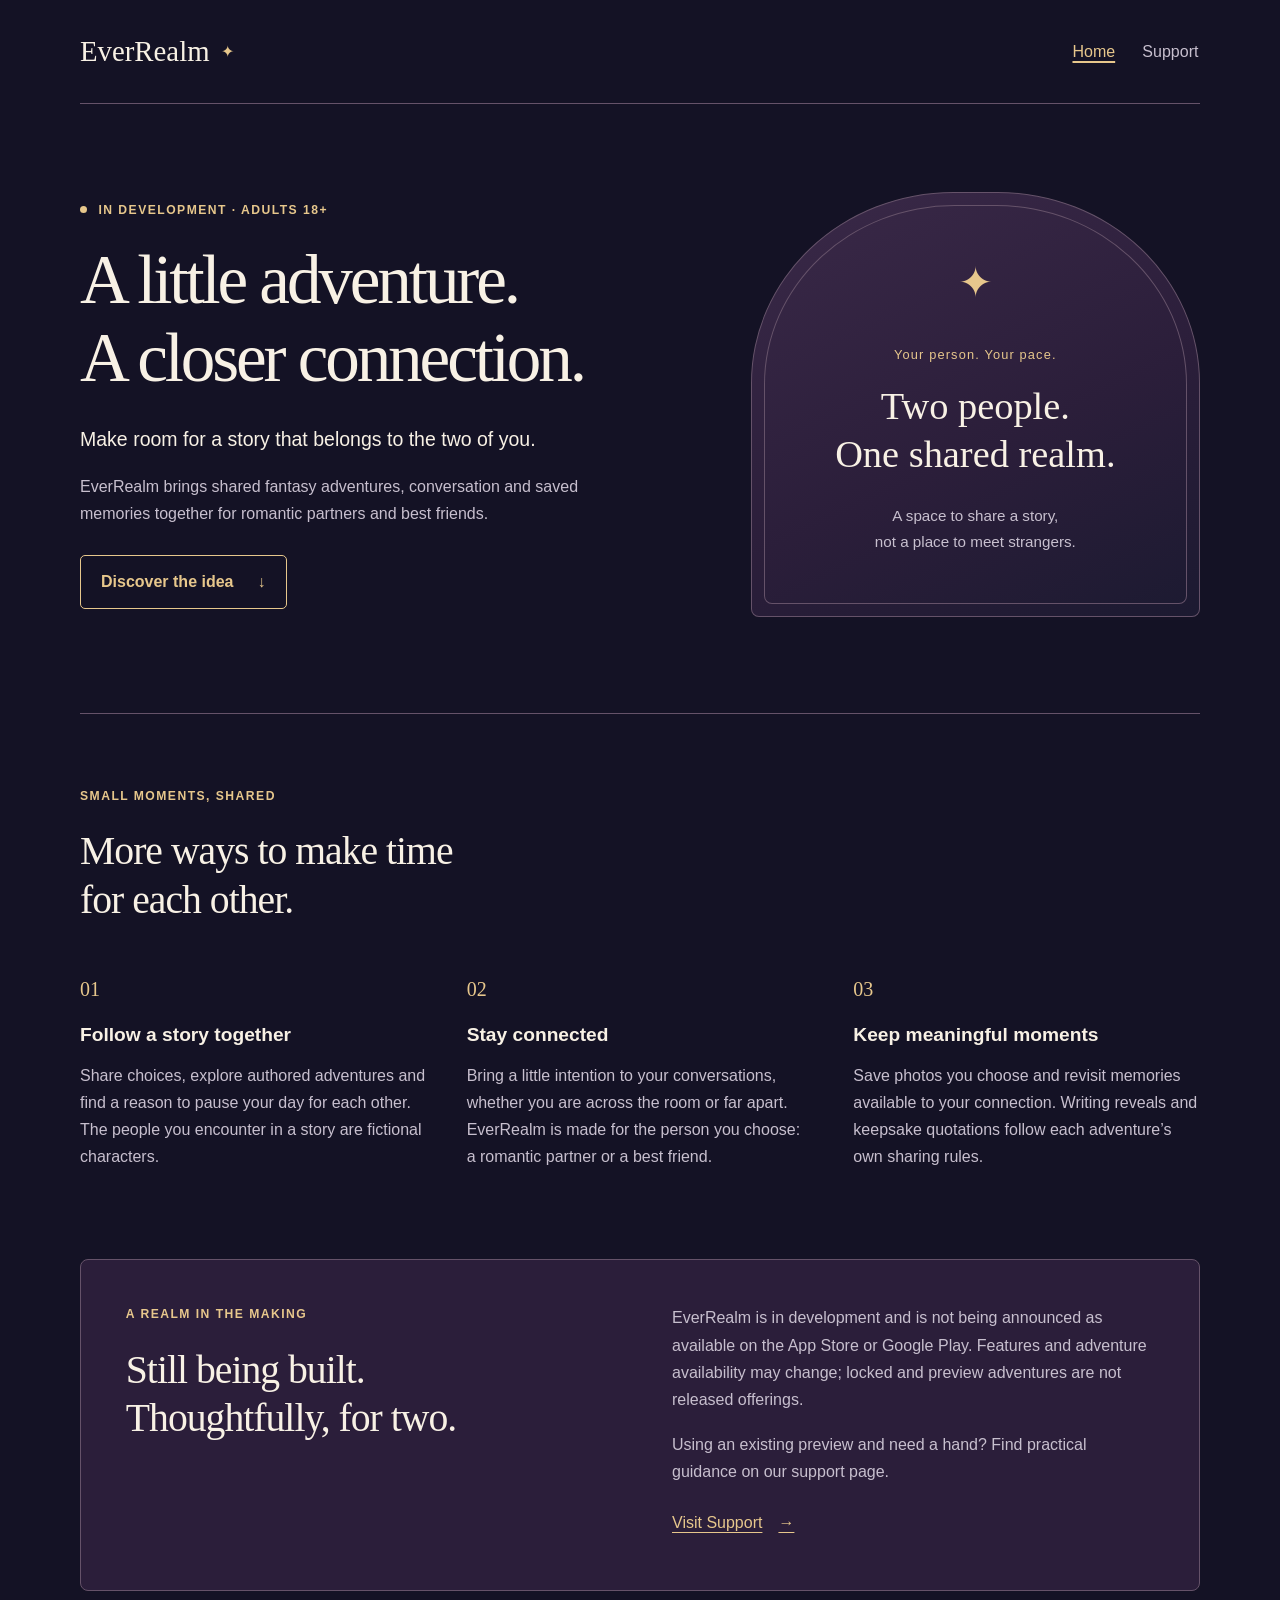
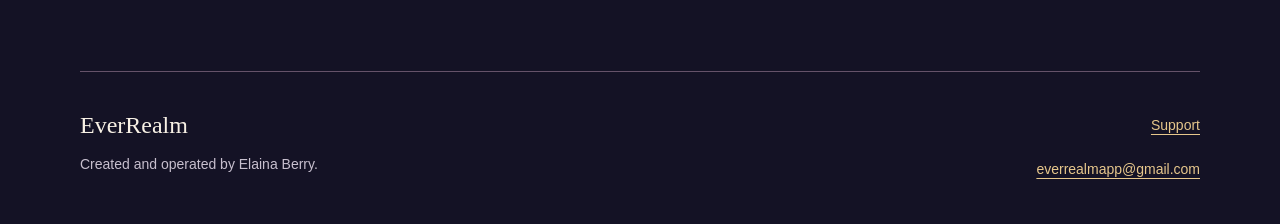
==== index.html @ 2ebe5e3e "Add files via upload" ====
<!doctype html>
<html lang="en">
<head>
 
<meta charset="utf-8">
 
<meta name="viewport" content="width=device-width, initial-scale=1">
 
<meta name="description" content="EverRealm is in development: shared fantasy adventures, conversations and memories for adults 18+, whether romantic partners or best friends.">
 
<meta name="theme-color" content="#141225">
 
<title>EverRealm — A shared adventure for two</title>
 
<link rel="icon" href="data:,">
 
<link rel="stylesheet" href="styles.css">
</head>
<body>
 
<a class="skip-link" href="#main">Skip to content</a>
 
<header class="site-header wrap">
 
<a class="wordmark" href="index.html" aria-label="EverRealm home">EverRealm<span class="brand-star" aria-hidden="true">✦</span></a>
 
<nav aria-label="Main navigation">
 
<a href="index.html" aria-current="page">Home</a>
 
<a href="support.html">Support</a>
 
</nav>
 
</header>
 
<main id="main" tabindex="-1">
 
<section class="hero wrap" aria-labelledby="home-title">
 
<div class="hero-copy">
 
<p class="eyebrow"><span class="status-dot" aria-hidden="true"></span> In development · Adults 18+</p>
 
<h1 id="home-title">A little adventure.<br>A closer connection.</h1>
 
<p class="lead">Make room for a story that belongs to the two of you.</p>
 
<p>EverRealm brings shared fantasy adventures, conversation and saved memories together for romantic partners and best friends.</p>
 
<a class="button" href="#together">Discover the idea <span aria-hidden="true">↓</span></a>
 
</div>
 
<div class="realm-panel">
 
<span class="panel-star" aria-hidden="true">✦</span>
 
<p class="panel-kicker">Your person. Your pace.</p>
 
<p class="panel-title">Two people.<br>One shared realm.</p>
 
<p class="panel-note">A space to share a story,<br>not a place to meet strangers.</p>
 
</div>
 
</section>
 
<section class="section wrap" id="together" aria-labelledby="together-title">
 
<div class="section-intro">
 
<p class="eyebrow">Small moments, shared</p>
 
<h2 id="together-title">More ways to make time<br>for each other.</h2>
 
</div>
 
<div class="features">
 
<article class="feature"><span class="feature-number" aria-hidden="true">01</span><h3>Follow a story together</h3><p>Share choices, explore authored adventures and find a reason to pause your day for each other. The people you encounter in a story are fictional characters.</p></article>
 
<article class="feature"><span class="feature-number" aria-hidden="true">02</span><h3>Stay connected</h3><p>Bring a little intention to your conversations, whether you are across the room or far apart. EverRealm is made for the person you choose: a romantic partner or a best friend.</p></article>
 
<article class="feature"><span class="feature-number" aria-hidden="true">03</span><h3>Keep meaningful moments</h3><p>Save photos you choose and revisit memories available to your connection. Writing reveals and keepsake quotations follow each adventure’s own sharing rules.</p></article>
 
</div>
 
</section>
 
<section class="development wrap" aria-labelledby="development-title">
 
<div><p class="eyebrow">A realm in the making</p><h2 id="development-title">Still being built.<br>Thoughtfully, for two.</h2></div>
 
<div><p>EverRealm is in development and is not being announced as available on the App Store or Google Play. Features and adventure availability may change; locked and preview adventures are not released offerings.</p><p>Using an existing preview and need a hand? Find practical guidance on our support page.</p><a class="text-link" href="support.html">Visit Support <span aria-hidden="true">→</span></a></div>
 
</section>
 
</main>
 
<footer class="site-footer wrap"><div><a class="footer-brand" href="index.html">EverRealm</a><p>Created and operated by Elaina Berry.</p></div><div><a href="support.html">Support</a><a href="mailto:everrealmapp@gmail.com">everrealmapp@gmail.com</a></div></footer>
</body>
</html>
---- styles.css ----
:root {
 
color-scheme: dark;
 
--navy: #141225;
 
--plum: #2b1e3a;
 
--ink: #f8f1e5;
 
--muted: #c7bfce;
 
--gold: #e7c78c;
 
--line: #655269;
 
--focus: #ffe4a6;
 
font-family: -apple-system, BlinkMacSystemFont, "Segoe UI", sans-serif;
 
font-size: 100%;
 
line-height: 1.7;
 
background: var(--navy);
 
color: var(--ink);
}
* { box-sizing: border-box; }
body { margin: 0; }
a { color: var(--gold); text-underline-offset: .25em; text-decoration-thickness: 1px; }
a:hover { text-decoration-thickness: 2px; }
a:focus-visible, [tabindex="-1"]:focus-visible { outline: 3px solid var(--focus); outline-offset: 5px; border-radius: 3px; }
::selection { background: var(--gold); color: var(--navy); }
h1, h2, h3, p { margin: 0; }
h1, h2, .wordmark, .footer-brand, .panel-title { font-family: Georgia, "Times New Roman", serif; font-weight: 400; }
h1 { font-size: clamp(2.65rem, 5.4vw, 4.7rem); line-height: 1.12; letter-spacing: -.045em; text-wrap: balance; }
h2 { font-size: clamp(2rem, 3.1vw, 2.8rem); line-height: 1.22; letter-spacing: -.025em; text-wrap: balance; }
h3 { font-size: 1.2rem; line-height: 1.4; font-weight: 600; }
p + p { margin-top: 1.1rem; }
.wrap { width: min(70rem, calc(100% - 4rem)); margin-inline: auto; }
.skip-link { position: absolute; left: 1rem; top: .75rem; transform: translateY(-180%); z-index: 10; padding: .6rem 1rem; color: var(--navy); background: var(--gold); font-weight: 600; }
.skip-link:focus { transform: none; }
.site-header { display: flex; align-items: center; justify-content: space-between; gap: 1.5rem; padding-block: 1.7rem; border-bottom: 1px solid var(--line); }
.wordmark { display: inline-flex; align-items: center; gap: .7rem; font-size: 1.8rem; color: var(--ink); text-decoration: none; }
.brand-star { color: var(--gold); font-size: 1rem; }
.site-header nav { display: flex; gap: 1.5rem; }
.site-header nav a { display: inline-flex; align-items: center; min-height: 44px; color: var(--muted); padding: .25rem .1rem; text-decoration: none; }
.site-header nav a:hover { text-decoration: underline; }
.site-header nav a[aria-current="page"] { color: var(--gold); text-decoration: underline; text-decoration-thickness: 2px; }
.hero { display: grid; grid-template-columns: 1.35fr 1fr; align-items: center; gap: 4rem; padding-block: 5.5rem 6rem; }
.eyebrow { color: var(--gold); font-size: .76rem; font-weight: 650; letter-spacing: .12em; text-transform: uppercase; margin-bottom: 1.3rem; }
.status-dot { display: inline-block; width: .45rem; height: .45rem; border-radius: 50%; background: var(--gold); margin-right: .4rem; vertical-align: .05em; }
.lead { font-size: 1.22rem; line-height: 1.6; color: var(--ink); }
.hero-copy .lead { margin-top: 1.75rem; }
.hero-copy > p:not(.eyebrow):not(.lead) { color: var(--muted); max-width: 33rem; }
.button { display: inline-flex; align-items: center; justify-content: space-between; gap: 1.5rem; min-height: 48px; padding: .8rem 1.25rem; margin-top: 1.7rem; border: 1px solid var(--gold); border-radius: 5px; background: transparent; color: var(--gold); font-weight: 600; text-decoration: none; }
.button:hover { background: var(--gold); color: var(--navy); text-decoration: none; }
.realm-panel { position: relative; overflow: hidden; text-align: center; padding: 3.4rem 1.5rem 3.8rem; border-radius: 45% 45% 8px 8px; border: 1px solid var(--line); background: linear-gradient(155deg, #3a2948, var(--plum) 58%, #1c1a31); }
.realm-panel::before { content: ""; position: absolute; inset: 12px; border: 1px solid var(--line); border-radius: inherit; pointer-events: none; }
.panel-star { display: block; color: var(--gold); font-size: 2.6rem; margin-bottom: 1.6rem; }
.panel-kicker { color: var(--gold); font-size: .8rem; letter-spacing: .09em; }
.panel-title { margin-top: 1rem; font-size: clamp(2rem, 3vw, 2.65rem); line-height: 1.25; }
.panel-note { color: var(--muted); font-size: .95rem; margin-top: 1.6rem; }
.section { padding-block: 4.5rem; border-top: 1px solid var(--line); }
.features { display: grid; grid-template-columns: repeat(3, minmax(0, 1fr)); gap: 2.5rem; margin-top: 3rem; }
.feature-number { display: block; font-family: Georgia, serif; font-size: 1.25rem; color: var(--gold); margin-bottom: 1rem; }
.feature p { margin-top: .8rem; color: var(--muted); }
.development { display: grid; grid-template-columns: 1fr 1fr; gap: 4rem; padding: 2.8rem; margin-top: 1rem; margin-bottom: 5rem; border: 1px solid var(--line); border-radius: 8px; background: var(--plum); }
.development p:not(.eyebrow) { color: var(--muted); }
.text-link { display: inline-flex; align-items: center; gap: 1rem; min-height: 44px; margin-top: 1rem; }
.site-footer { border-top: 1px solid var(--line); padding-block: 2rem; display: flex; justify-content: space-between; gap: 1.5rem; font-size: .875rem; color: var(--muted); }
.footer-brand { font-size: 1.5rem; color: var(--ink); text-decoration: none; }
.site-footer p { margin-top: .3rem; }
.site-footer > div:last-child { display: flex; flex-direction: column; align-items: flex-end; }
.site-footer a { display: inline-flex; align-items: center; min-height: 44px; overflow-wrap: anywhere; }
.support-intro { padding-block: 4.5rem 3.5rem; max-width: 48rem; }
.support-intro .lead { max-width: 37rem; margin-top: 1.5rem; }
.contact-address { color: var(--muted); margin-top: .75rem; overflow-wrap: anywhere; }
.help-layout { display: grid; grid-template-columns: 13rem minmax(0, 1fr); gap: 4.5rem; align-items: start; padding-bottom: 4.5rem; }
.help-index { position: sticky; top: 1.5rem; border-top: 1px solid var(--line); padding-top: 1.5rem; }
.help-index h2 { font: 600 1rem/1.5 -apple-system, BlinkMacSystemFont, "Segoe UI", sans-serif; letter-spacing: 0; margin-bottom: .7rem; }
.help-index nav { display: flex; flex-direction: column; }
.help-index a { display: inline-flex; align-items: center; min-height: 44px; padding-block: .35rem; }
.help-topic { border-top: 1px solid var(--line); padding-block: 2rem 2.5rem; scroll-margin-top: 1.5rem; }
.help-topic .eyebrow { margin-bottom: .75rem; }
.help-topic h2 { margin-bottom: 1.3rem; font-size: clamp(1.8rem, 2.6vw, 2.25rem); }
.help-topic p, .help-topic li { color: var(--muted); }
.help-topic strong { color: var(--ink); font-weight: 650; }
.help-topic ol { padding-left: 1.4rem; margin-block: 0 1.3rem; }
.help-topic li { padding-left: .4rem; margin-bottom: .8rem; }
.help-topic li::marker { color: var(--gold); font-weight: 600; }
.contact-topic { padding-bottom: 0; }
@media (max-width: 850px) {
 
.hero { gap: 2rem; padding-block: 3.5rem; }
 
.features { gap: 1.5rem; }
 
.development { gap: 2rem; padding: 2rem; }
 
.help-layout { gap: 2.5rem; grid-template-columns: 11rem minmax(0, 1fr); }
}
@media (max-width: 640px) {
 
.wrap { width: calc(100% - 2.5rem); }
 
.site-header { gap: .75rem; padding-block: 1rem; }
 
.wordmark { font-size: 1.5rem; gap: .4rem; }
 
.brand-star { font-size: .8rem; }
 
.site-header nav { gap: 1rem; }
 
.hero { grid-template-columns: 1fr; gap: 2.8rem; padding-block: 3rem; }
 
.realm-panel { width: min(100%, 25rem); justify-self: center; padding-block: 2.8rem; }
 
.section { padding-block: 3rem; }
 
.features { grid-template-columns: 1fr; gap: 1.8rem; margin-top: 2rem; }
 
.feature { display: grid; grid-template-columns: 2.5rem minmax(0, 1fr); column-gap: .5rem; }
 
.feature-number { grid-row: 1 / 3; margin: 0; }
 
.feature p { grid-column: 2; }
 
.development { grid-template-columns: 1fr; padding: 1.5rem; margin-bottom: 3rem; }
 
.site-footer { flex-direction: column; gap: 1rem; }
 
.site-footer > div:last-child { align-items: flex-start; }
 
.support-intro { padding-block: 3rem 2.5rem; }
 
.help-layout { grid-template-columns: 1fr; gap: 2rem; padding-bottom: 3rem; }
 
.help-index { position: static; }
 
.help-index nav { display: grid; grid-template-columns: repeat(2, minmax(0, 1fr)); column-gap: 1rem; }
}
@media (max-width: 360px) {
 
.site-header { flex-wrap: wrap; }
 
.site-header nav { width: 100%; }
 
h1 { font-size: 2.35rem; }
 
.help-index nav { grid-template-columns: 1fr; }
}
@media (forced-colors: active) {
 
.button, .realm-panel, .development { border: 1px solid ButtonText; }
 
a:focus-visible { outline-color: Highlight; }
}
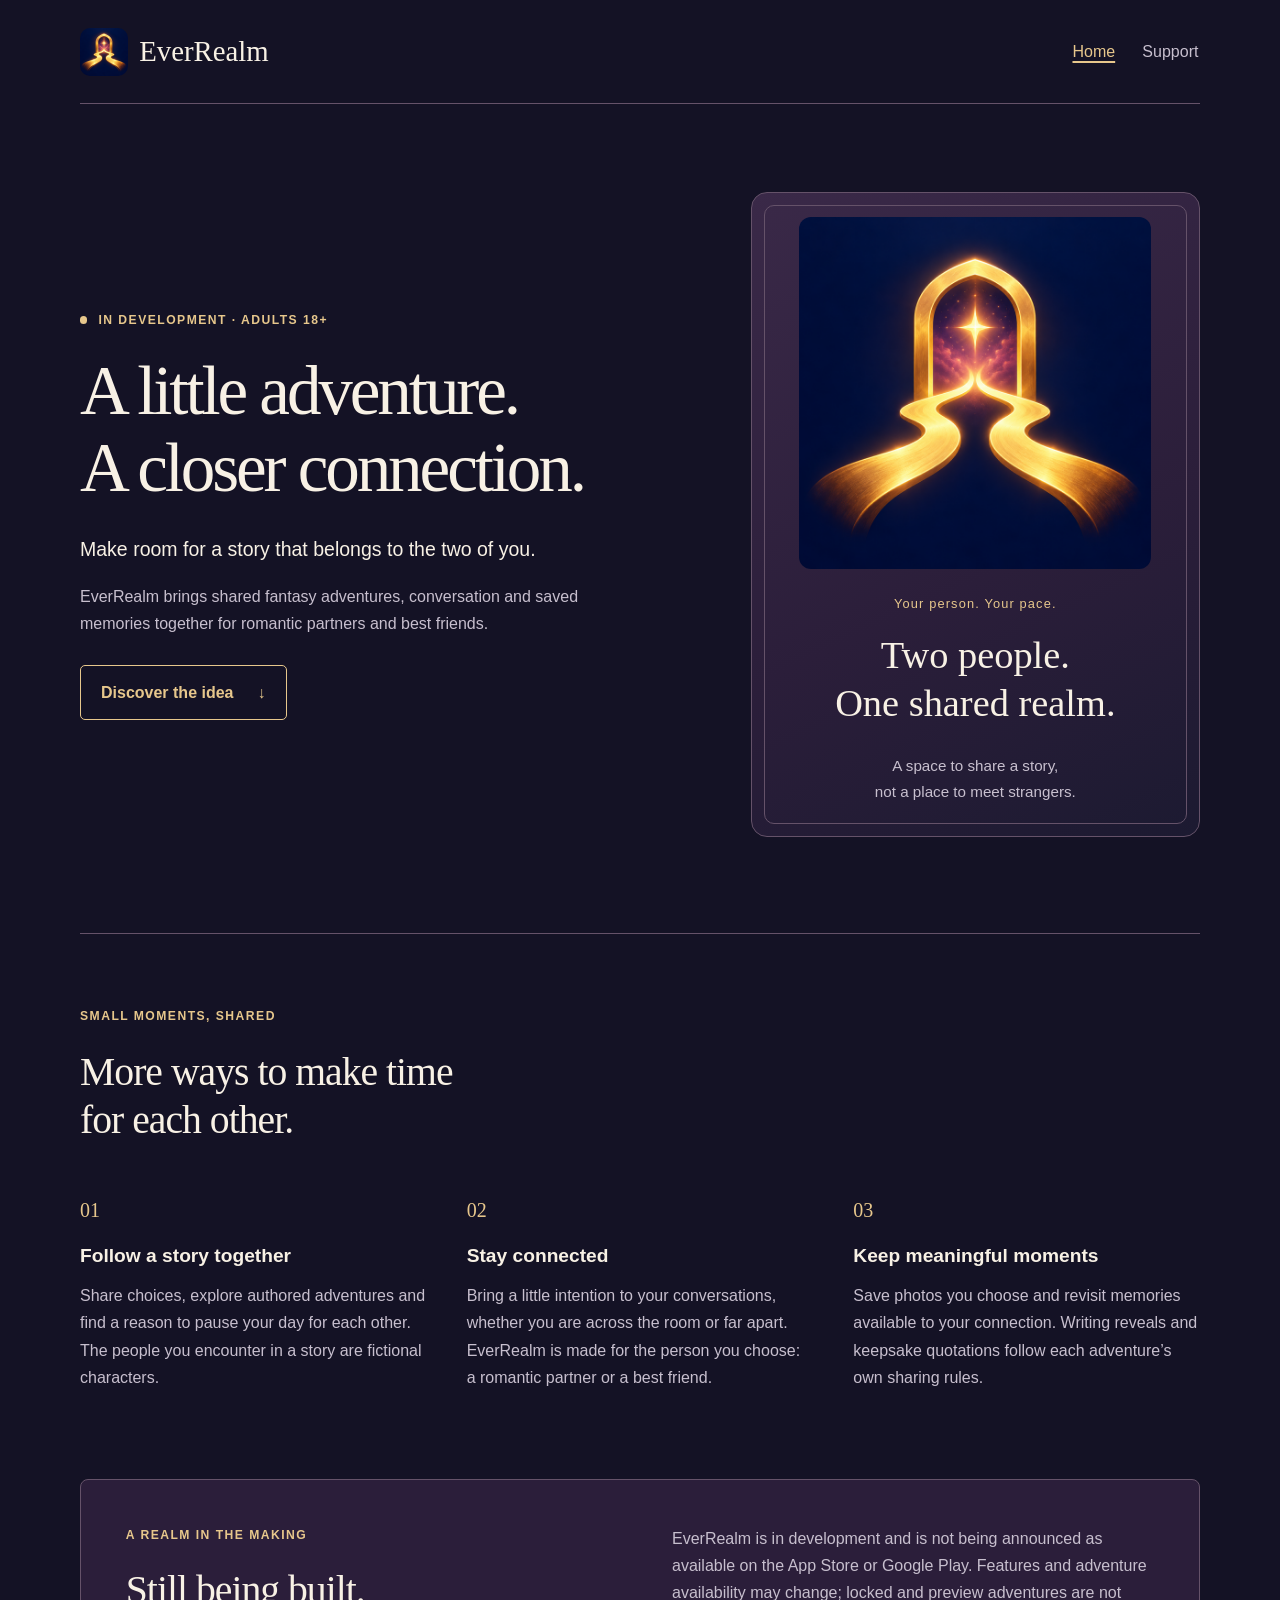
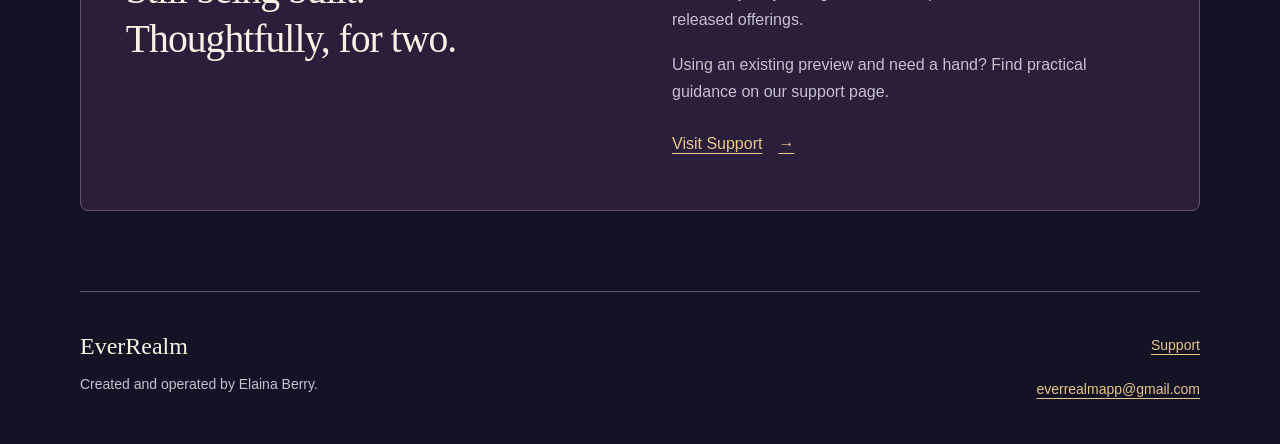
==== commit dcd43390: "Add files via upload" ====
--- a/index.html
+++ b/index.html
@@ -12,7 +12,7 @@
  
 <title>EverRealm — A shared adventure for two</title>
  
-<link rel="icon" href="data:,">
+<link rel="icon" type="image/png" href="everrealm-portal.png">
  
 <link rel="stylesheet" href="styles.css">
 </head>
@@ -22,7 +22,7 @@
  
 <header class="site-header wrap">
  
-<a class="wordmark" href="index.html" aria-label="EverRealm home">EverRealm<span class="brand-star" aria-hidden="true">✦</span></a>
+<a class="wordmark" href="index.html" aria-label="EverRealm home"><img class="brand-icon" src="everrealm-portal.png" alt="" width="48" height="48">EverRealm</a>
  
 <nav aria-label="Main navigation">
  
@@ -54,7 +54,7 @@
  
 <div class="realm-panel">
  
-<span class="panel-star" aria-hidden="true">✦</span>
+<img class="portal-hero" src="everrealm-portal.png" alt="Two golden paths leading into a glowing arched portal beneath a star" width="768" height="768">
  
 <p class="panel-kicker">Your person. Your pace.</p>
  
--- a/styles.css
+++ b/styles.css
@@ -157,3 +157,10 @@
  
 a:focus-visible { outline-color: Highlight; }
 }
+
+/* Approved portal branding */
+.brand-icon { display:block; width:48px; height:48px; flex-shrink:0; border-radius:10px; }
+.portal-hero { display:block; width:min(100%, 22rem); height:auto; margin:0 auto 1.5rem; border-radius:12px; }
+.realm-panel { padding:1.5rem 1.5rem 2rem; border-radius:16px; }
+.realm-panel::before { border-radius:10px; }
+@media(max-width:640px) { .brand-icon { width:38px; height:38px; } .wordmark { gap:.55rem; } .realm-panel { padding:1.25rem 1.25rem 2rem; } }
